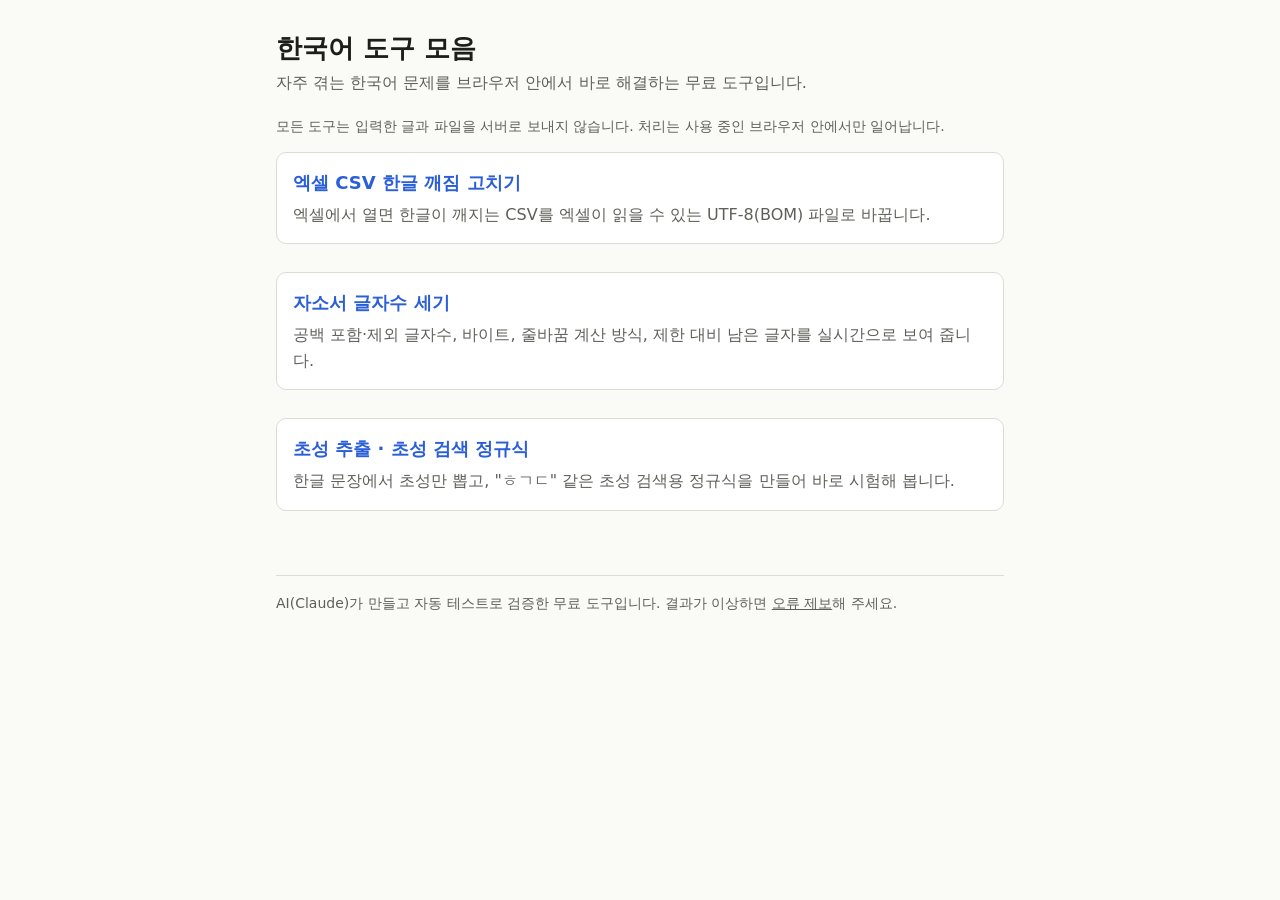
==== index.html @ 13456fd4 "한국어 도구 3개 공개: CSV 한글 깨짐 고치기, 자소서 글자수 세기, 초성 추출 브라우저 안에서만 동작하고 외부 요청이 없습니다. 단위 테스트와 Playwright 스모크 테스" ====
<!doctype html>
<html lang="ko">
<head>
<meta charset="utf-8">
<meta name="viewport" content="width=device-width, initial-scale=1">
<title>한국어 도구 모음 - 브라우저에서만 동작하는 무료 도구</title>
<meta name="description" content="엑셀 CSV 한글 깨짐 고치기, 자소서 글자수·바이트 세기, 초성 추출처럼 자주 겪는 한국어 문제를 브라우저 안에서 바로 해결하는 무료 도구 모음입니다.">
<link rel="stylesheet" href="assets/style.css">
<style>
  .tools { list-style: none; padding: 0; margin: 0; display: grid; gap: 12px; }
  .tools a { display: block; text-decoration: none; color: inherit; }
  .tools a:hover .card, .tools a:focus-visible .card { border-color: var(--accent); }
  .tools h2 { margin: 0 0 4px; font-size: 18px; color: var(--accent); }
  .tools p { margin: 0; color: var(--muted); }
</style>
</head>
<body>
<div class="wrap">
  <h1>한국어 도구 모음</h1>
  <p class="lead">자주 겪는 한국어 문제를 브라우저 안에서 바로 해결하는 무료 도구입니다.</p>
  <p class="privacy">모든 도구는 입력한 글과 파일을 서버로 보내지 않습니다. 처리는 사용 중인 브라우저 안에서만 일어납니다.</p>

  <ul class="tools">
    <li><a href="csv-fix/"><div class="card">
      <h2>엑셀 CSV 한글 깨짐 고치기</h2>
      <p>엑셀에서 열면 한글이 깨지는 CSV를 엑셀이 읽을 수 있는 UTF-8(BOM) 파일로 바꿉니다.</p>
    </div></a></li>
    <li><a href="char-count/"><div class="card">
      <h2>자소서 글자수 세기</h2>
      <p>공백 포함·제외 글자수, 바이트, 줄바꿈 계산 방식, 제한 대비 남은 글자를 실시간으로 보여 줍니다.</p>
    </div></a></li>
    <li><a href="chosung/"><div class="card">
      <h2>초성 추출 · 초성 검색 정규식</h2>
      <p>한글 문장에서 초성만 뽑고, "ㅎㄱㄷ" 같은 초성 검색용 정규식을 만들어 바로 시험해 봅니다.</p>
    </div></a></li>
  </ul>

  <footer class="site">
    AI(Claude)가 만들고 자동 테스트로 검증한 무료 도구입니다. 결과가 이상하면 <a href="https://github.com/ghwnd8938-netizen/hangul-tools/issues">오류 제보</a>해 주세요.<br>
    <span id="support"></span>
  </footer>
</div>
</body>
</html>
---- assets/style.css ----
/* 한국어 도구 모음 공통 스타일 */
:root {
  --bg: #fafaf7; --surface: #ffffff; --text: #1d1d1b; --muted: #5f5f5a;
  --border: #dcdcd4; --accent: #2b5fd9; --accent-text: #ffffff;
  --ok: #1f7a3a; --warn: #a15c00; --err: #b3261e; --code-bg: #f1f1ec;
  --radius: 10px; --gap: 16px;
  font-family: "Pretendard", "Apple SD Gothic Neo", "Malgun Gothic", "Noto Sans KR", system-ui, sans-serif;
}
@media (prefers-color-scheme: dark) {
  :root { --bg: #161615; --surface: #1f1f1d; --text: #ececE6; --muted: #a9a9a2; --border: #3a3a36;
          --accent: #7ea2ff; --accent-text: #0d0d0c; --ok: #6fcf8b; --warn: #f0b35a; --err: #ff8a80; --code-bg: #2a2a27; }
}
* { box-sizing: border-box; }
html, body { margin: 0; background: var(--bg); color: var(--text); }
body { line-height: 1.6; font-size: 16px; }
.wrap { max-width: 760px; margin: 0 auto; padding: 24px 16px 48px; }
header.site { display: flex; justify-content: space-between; align-items: baseline; gap: 12px; flex-wrap: wrap; margin-bottom: 8px; }
header.site a.home { color: var(--muted); text-decoration: none; font-size: 14px; }
h1 { font-size: 26px; line-height: 1.3; margin: 8px 0 4px; }
h2 { font-size: 19px; margin: 32px 0 8px; }
p.lead { color: var(--muted); margin: 0 0 20px; }
.card { background: var(--surface); border: 1px solid var(--border); border-radius: var(--radius); padding: var(--gap); margin: 0 0 var(--gap); }
label { display: block; font-weight: 600; margin: 0 0 6px; }
textarea, input[type=text], input[type=number], select {
  width: 100%; font: inherit; color: var(--text); background: var(--surface);
  border: 1px solid var(--border); border-radius: 8px; padding: 10px 12px; }
textarea { min-height: 180px; resize: vertical; }
input[type=number] { width: 8em; }
button, .btn { font: inherit; font-weight: 600; cursor: pointer; border: 1px solid var(--accent); background: var(--accent);
  color: var(--accent-text); border-radius: 8px; padding: 9px 16px; text-decoration: none; display: inline-block; }
button.secondary { background: transparent; color: var(--accent); }
button:disabled { opacity: .5; cursor: not-allowed; }
.row { display: flex; gap: 12px; flex-wrap: wrap; align-items: center; }
.stats { display: grid; grid-template-columns: repeat(auto-fit, minmax(150px, 1fr)); gap: 12px; }
.stat { background: var(--surface); border: 1px solid var(--border); border-radius: var(--radius); padding: 12px; }
.stat .k { color: var(--muted); font-size: 14px; }
.stat .v { font-size: 24px; font-weight: 700; font-variant-numeric: tabular-nums; }
.ok { color: var(--ok); } .warn { color: var(--warn); } .err { color: var(--err); }
code, pre { font-family: ui-monospace, "D2Coding", Menlo, Consolas, monospace; background: var(--code-bg); border-radius: 6px; }
code { padding: 1px 5px; } pre { padding: 12px; overflow-x: auto; white-space: pre-wrap; word-break: break-all; }
.drop { border: 2px dashed var(--border); border-radius: var(--radius); padding: 28px 16px; text-align: center; color: var(--muted); }
.drop.over { border-color: var(--accent); color: var(--text); }
.privacy { font-size: 14px; color: var(--muted); }
footer.site { margin-top: 48px; padding-top: 16px; border-top: 1px solid var(--border); font-size: 14px; color: var(--muted); }
footer.site a { color: var(--muted); }
table { border-collapse: collapse; width: 100%; font-size: 15px; }
th, td { border-bottom: 1px solid var(--border); padding: 6px 8px; text-align: left; }
.sr-only { position: absolute; width: 1px; height: 1px; overflow: hidden; clip: rect(0 0 0 0); }
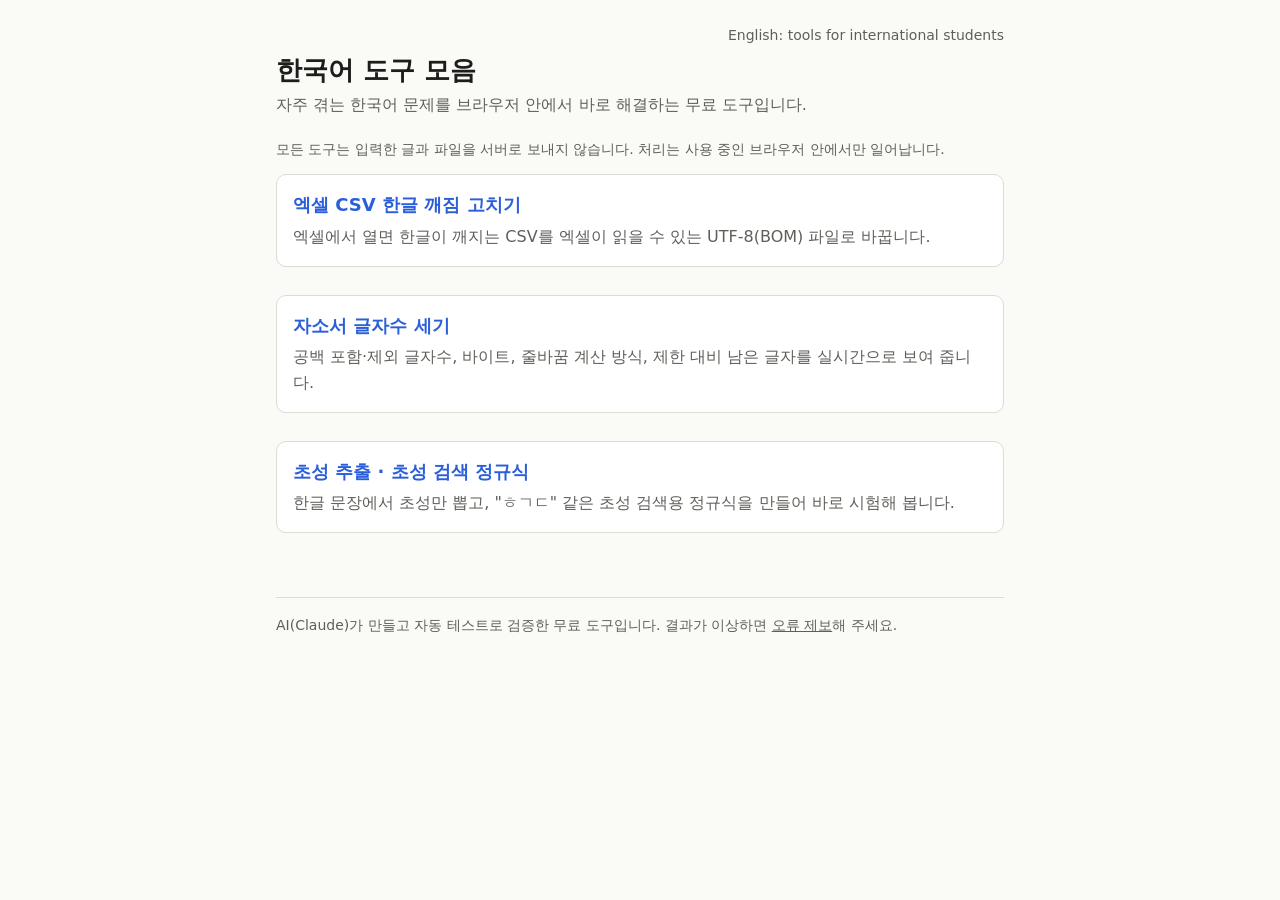
==== commit e61a6a39: "유학생용 영어 도구 공개: Korean Numbers Reader, Korean CSV fixer, 영어 첫 화면 Co-Authored-By: Claude Opus 5.5 <nor" ====
--- a/index.html
+++ b/index.html
@@ -16,6 +16,7 @@
 </head>
 <body>
 <div class="wrap">
+  <header class="site"><span></span><a class="home" href="en/" hreflang="en" lang="en">English: tools for international students</a></header>
   <h1>한국어 도구 모음</h1>
   <p class="lead">자주 겪는 한국어 문제를 브라우저 안에서 바로 해결하는 무료 도구입니다.</p>
   <p class="privacy">모든 도구는 입력한 글과 파일을 서버로 보내지 않습니다. 처리는 사용 중인 브라우저 안에서만 일어납니다.</p>
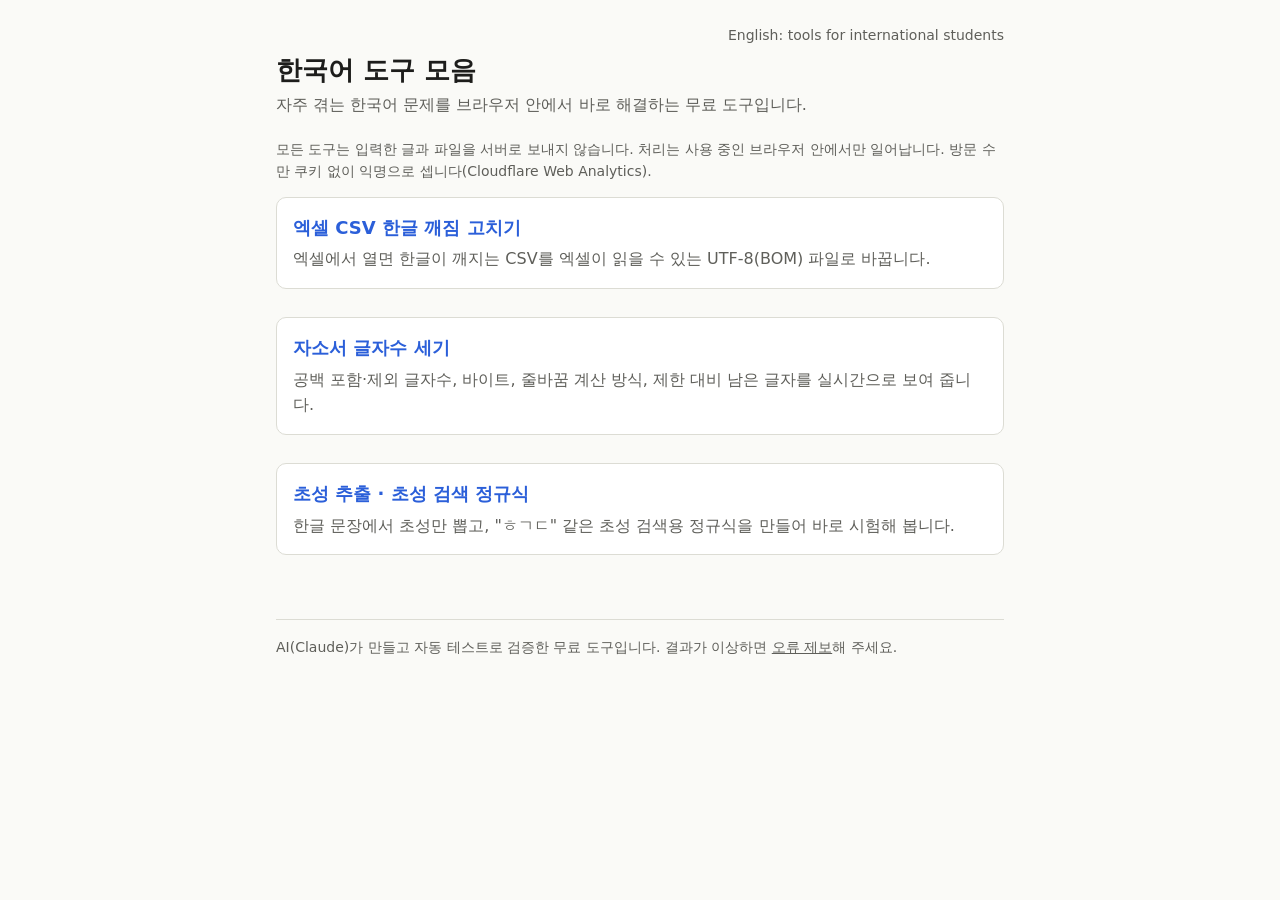
==== commit c8bacb04: "Cloudflare Web Analytics 추가 (쿠키 없는 익명 방문 수), 안내 문구·테스트 갱신 Co-Authored-By: Claude Opus 5.5 <noreply@a" ====
--- a/index.html
+++ b/index.html
@@ -19,7 +19,7 @@
   <header class="site"><span></span><a class="home" href="en/" hreflang="en" lang="en">English: tools for international students</a></header>
   <h1>한국어 도구 모음</h1>
   <p class="lead">자주 겪는 한국어 문제를 브라우저 안에서 바로 해결하는 무료 도구입니다.</p>
-  <p class="privacy">모든 도구는 입력한 글과 파일을 서버로 보내지 않습니다. 처리는 사용 중인 브라우저 안에서만 일어납니다.</p>
+  <p class="privacy">모든 도구는 입력한 글과 파일을 서버로 보내지 않습니다. 처리는 사용 중인 브라우저 안에서만 일어납니다. 방문 수만 쿠키 없이 익명으로 셉니다(Cloudflare Web Analytics).</p>
 
   <ul class="tools">
     <li><a href="csv-fix/"><div class="card">
@@ -41,5 +41,6 @@
     <span id="support"></span>
   </footer>
 </div>
+<!-- Cloudflare Web Analytics --><script type='module' src='https://static.cloudflareinsights.com/beacon.min.js' data-cf-beacon='{"token": "afccc6780c41436a98f3edf4b175fd0a"}'></script><!-- End Cloudflare Web Analytics -->
 </body>
 </html>
